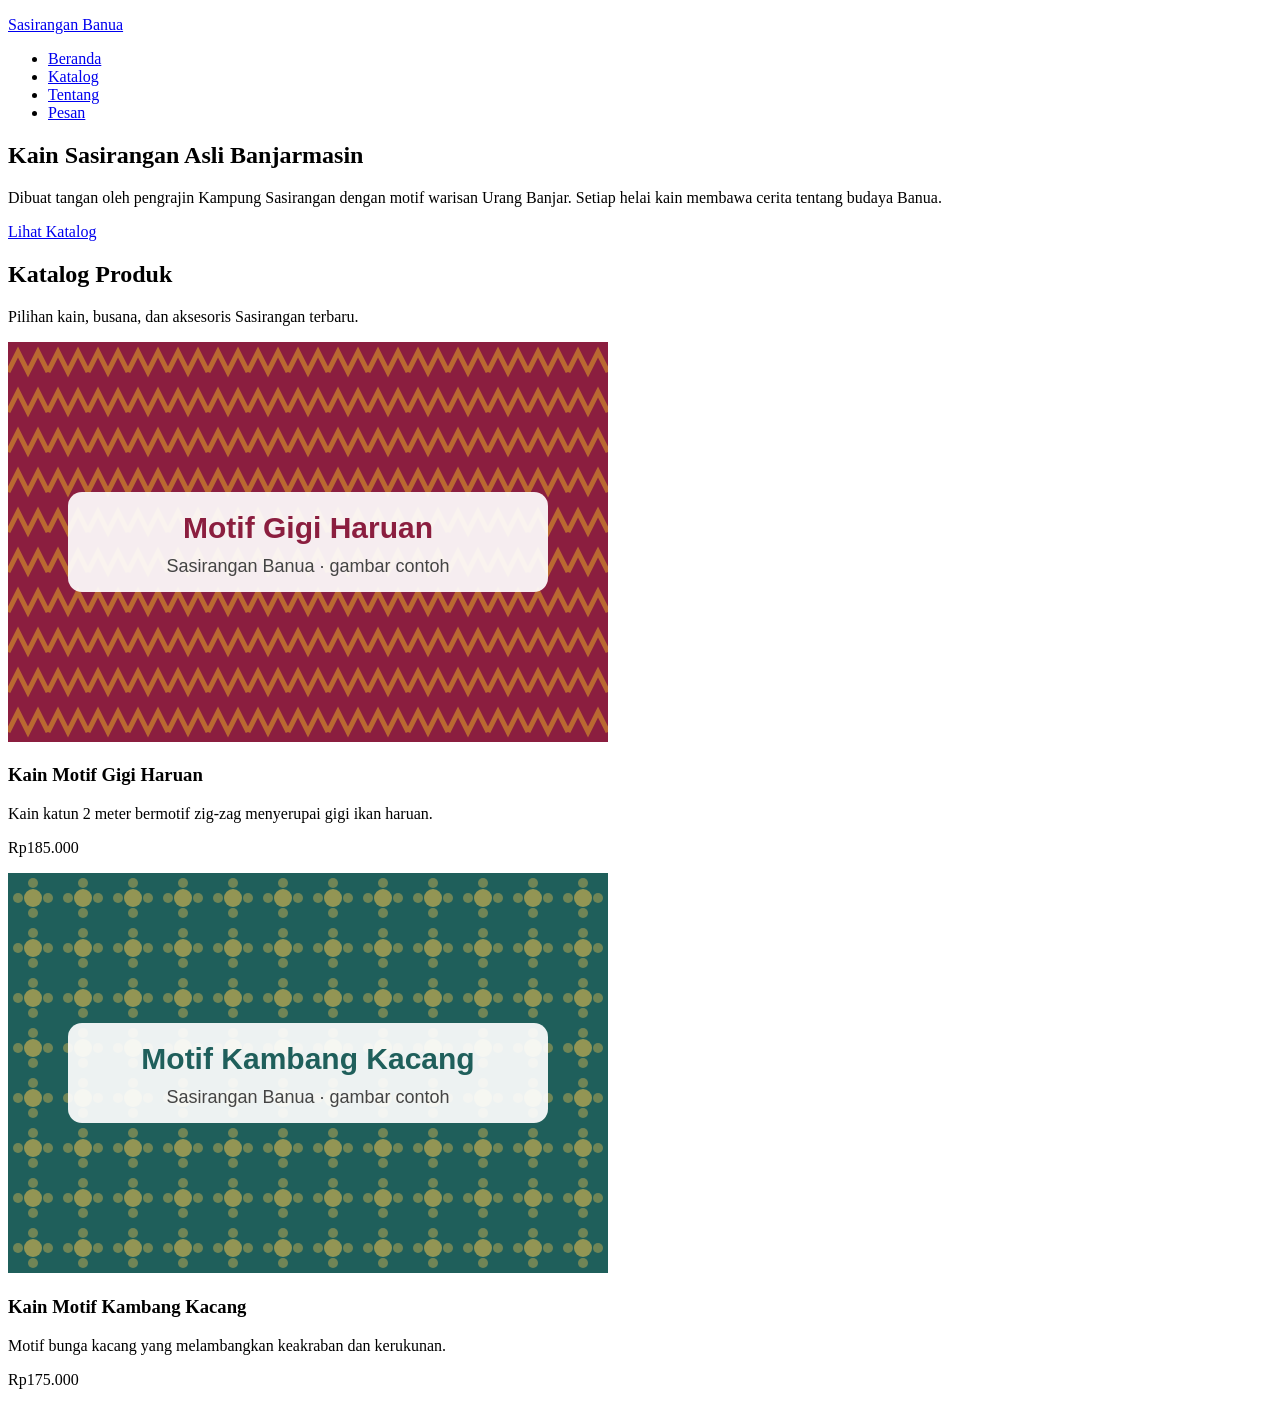
==== index.html @ 8997921b "Tambah Bagian Katalog" ====
<!DOCTYPE html>
<html lang="en">
<head>
    <meta charset="UTF-8">
    <meta name="description" content="Katalog kain dan busana Sasirangan khas Banjarmasin
        karya pengrajin lokal.">
    <title>Sasirangan Banua | Kain Khas Banjar</title>
</head>
<body>
    <!-- ========== HEADER & NAVIGASI ========== -->
<header class="header-situs">
 <p class="logo"><a href="index.html">Sasirangan Banua</a></p>
 <nav aria-label="Navigasi utama">
 <ul class="menu">
 <li><a href="index.html" aria-current="page">Beranda</a></li>
 <li><a href="#katalog">Katalog</a></li>
 <li><a href="#tentang">Tentang</a></li>
 <li><a href="kontak.html">Pesan</a></li>
 </ul>
 </nav>
</header>
<main>
 <!-- ========== HERO ========== -->
 <section class="hero" id="beranda">
 <h1>Kain Sasirangan Asli Banjarmasin</h1>
 <p>Dibuat tangan oleh pengrajin Kampung Sasirangan dengan motif warisan Urang Banjar.
 Setiap helai kain membawa cerita tentang budaya Banua.</p>
 <a class="tombol" href="#katalog">Lihat Katalog</a>
 </section>

 <!-- ========== KATALOG ========== -->
<section class="bagian" id="katalog">
 <h2>Katalog Produk</h2>
 <p>Pilihan kain, busana, dan aksesoris Sasirangan terbaru.</p>
 <div class="katalog-grid">
 <article class="kartu">
 <img src="img/gigi-haruan.svg" alt="Kain sasirangan motif gigi haruan warna merah marun"
 width="600" height="400">
 <div class="kartu-isi">
 <h3>Kain Motif Gigi Haruan</h3>
 <p>Kain katun 2 meter bermotif zig-zag menyerupai gigi ikan haruan.</p>
 <p class="harga">Rp185.000</p>
 </div>
 </article>
 <article class="kartu">
 <img src="img/kambang-kacang.svg" alt="Kain sasirangan motif kambang kacang warna hijau
tosca"
 width="600" height="400">
 <div class="kartu-isi">
 <h3>Kain Motif Kambang Kacang</h3>
 <p>Motif bunga kacang yang melambangkan keakraban dan kerukunan.</p>
 <p class="harga">Rp175.000</p>
 </div>
 </article>
 <!-- Tambahkan minimal 4 kartu lagi dengan pola yang sama -->
 </div>
</section>
</main>

</body>
</html>
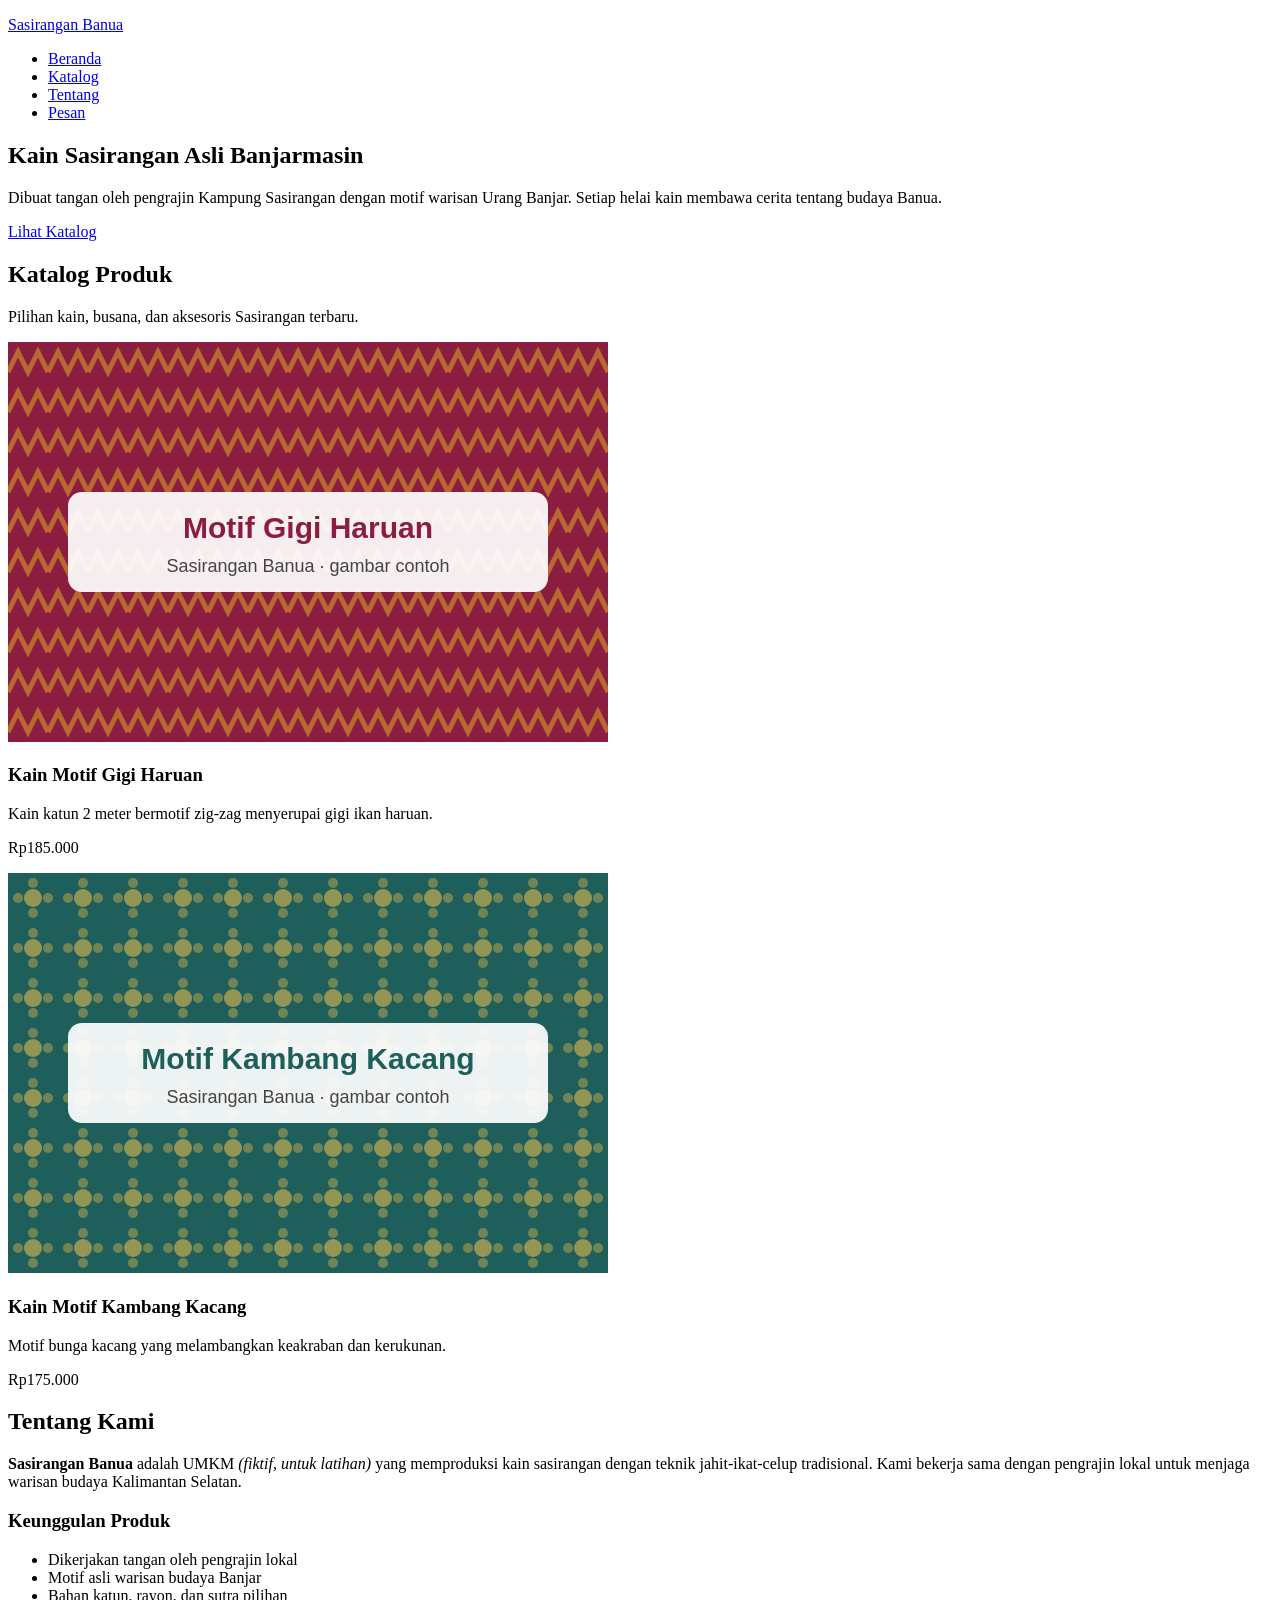
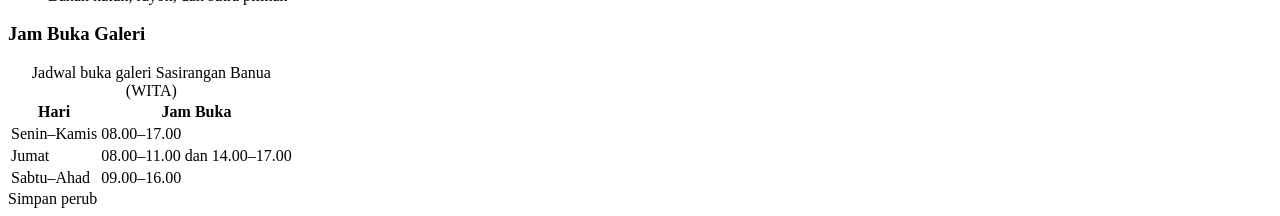
==== commit 5f408ea6: "Tambah Bagian Tentang dan Tabel Jam Buka" ====
--- a/index.html
+++ b/index.html
@@ -55,6 +55,45 @@
  <!-- Tambahkan minimal 4 kartu lagi dengan pola yang sama -->
  </div>
 </section>
+ <!-- ========== TENTANG ========== -->
+ <section class="bagian" id="tentang">
+ <h2>Tentang Kami</h2>
+ <p><strong>Sasirangan Banua</strong> adalah UMKM <em>(fiktif, untuk latihan)</em> yang
+ memproduksi kain sasirangan dengan teknik jahit-ikat-celup tradisional. Kami bekerja sama
+ dengan pengrajin lokal untuk menjaga warisan budaya Kalimantan Selatan.</p>
+ <h3>Keunggulan Produk</h3>
+ <ul>
+ <li>Dikerjakan tangan oleh pengrajin lokal</li>
+ <li>Motif asli warisan budaya Banjar</li>
+ <li>Bahan katun, rayon, dan sutra pilihan</li>
+ </ul>
+ <h3>Jam Buka Galeri</h3>
+ <table>
+ <caption>Jadwal buka galeri Sasirangan Banua (WITA)</caption>
+ <thead>
+ <tr>
+ <th scope="col">Hari</th>
+ <th scope="col">Jam Buka</th>
+ </tr>
+ </thead>
+ <tbody>
+ <tr>
+ <td>Senin–Kamis</td>
+ <td>08.00–17.00</td>
+ </tr>
+ <tr>
+ <td>Jumat</td>
+ <td>08.00–11.00 dan 14.00–17.00</td>
+ </tr>
+ <tr>
+ <td>Sabtu–Ahad</td>
+ <td>09.00–16.00</td>
+ </tr>
+ </tbody>
+ </table>
+ </section>
+</main>
+Simpan perub
 </main>
 
 </body>
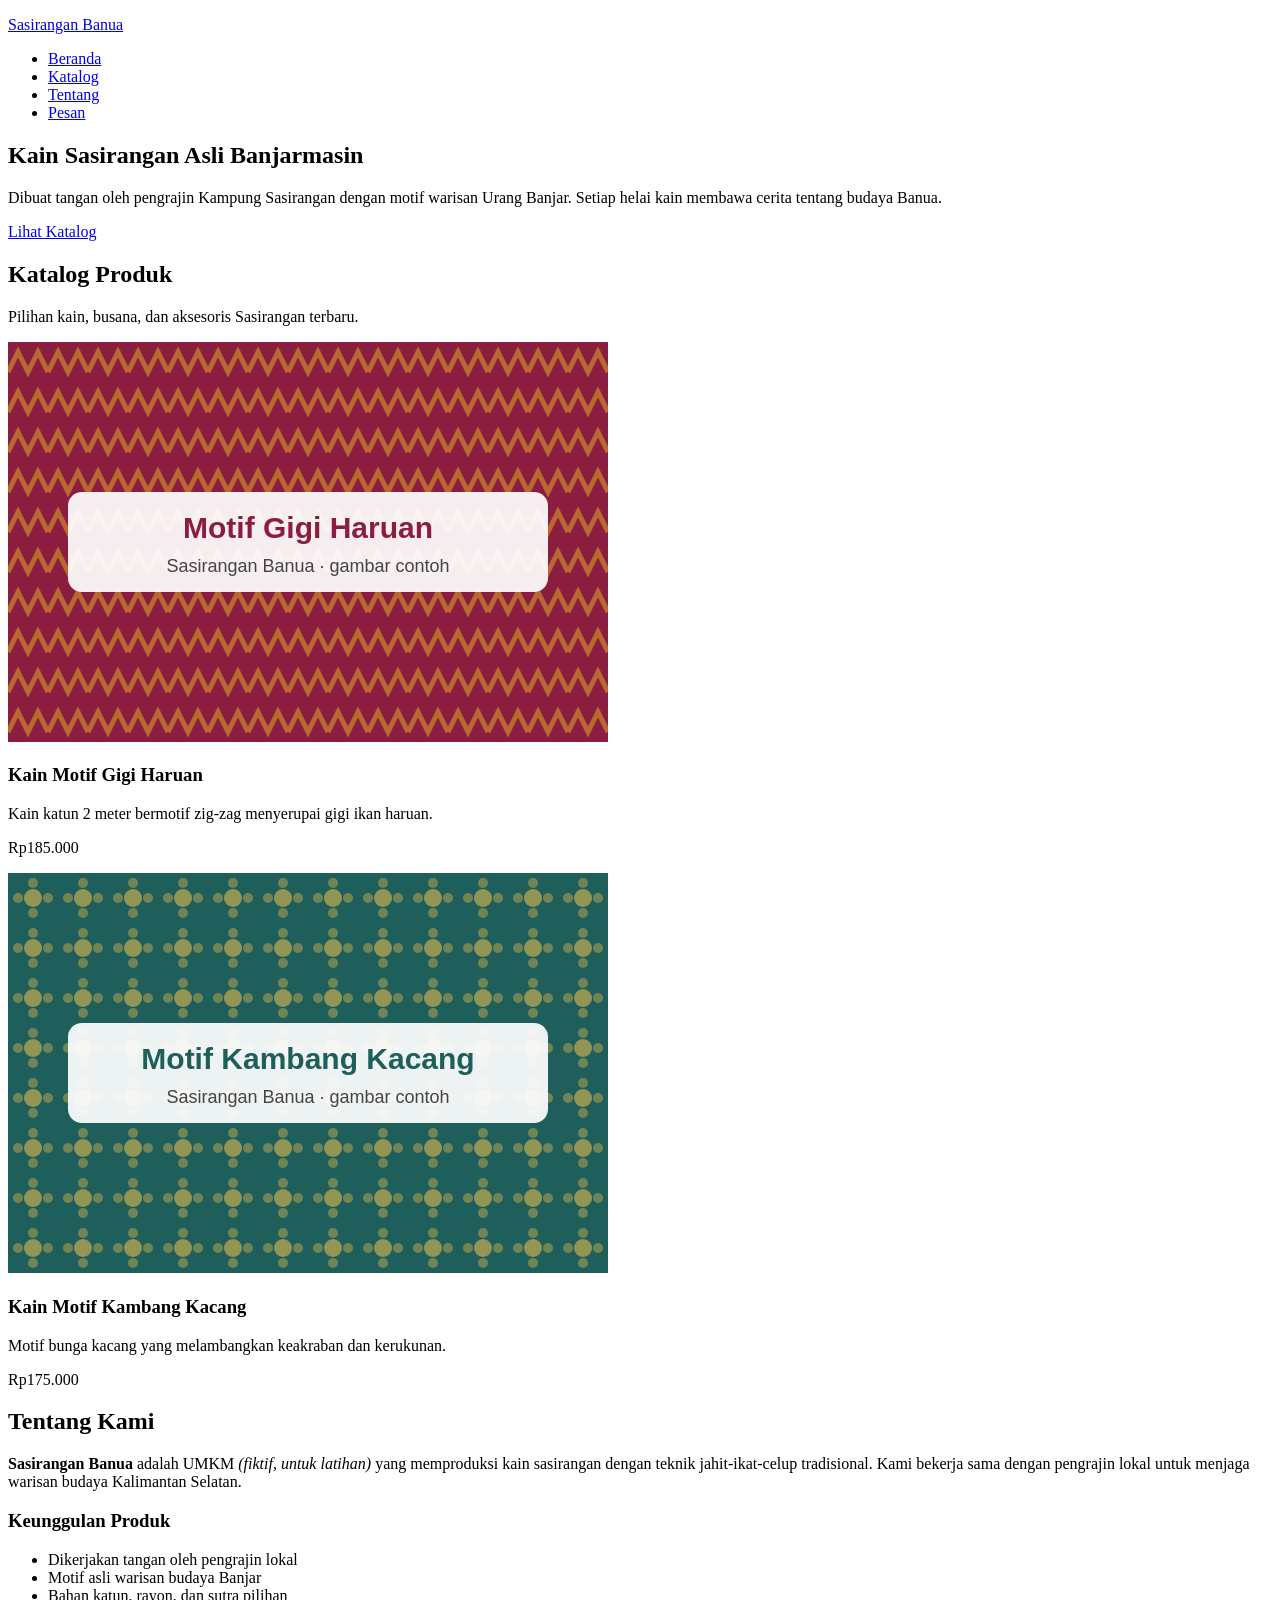
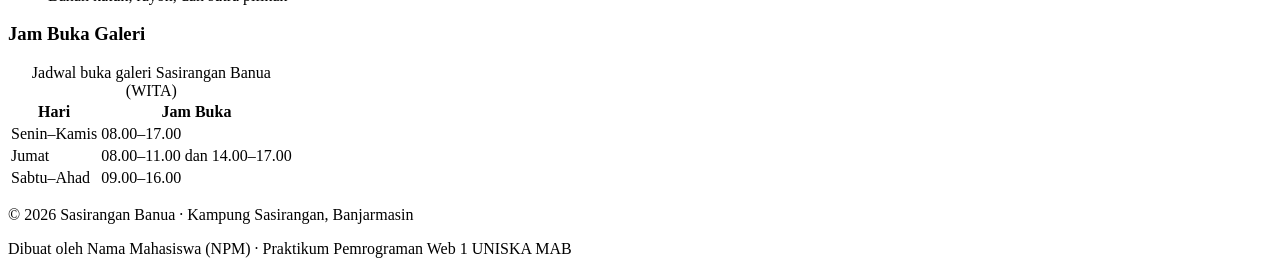
==== commit 12c8607f: "Tambah Footer" ====
--- a/index.html
+++ b/index.html
@@ -93,8 +93,14 @@
  </table>
  </section>
 </main>
-Simpan perub
-</main>
+<!-- ========== FOOTER ========== -->
+ <footer class="footer-situs">
+ <p>&copy; 2026 Sasirangan Banua &middot; Kampung Sasirangan, Banjarmasin</p>
+ <p>Dibuat oleh Nama Mahasiswa (NPM) &middot; Praktikum Pemrograman Web 1 UNISKA MAB</p>
+ </footer>
+</body>
+</html>
+
 
 </body>
 </html>
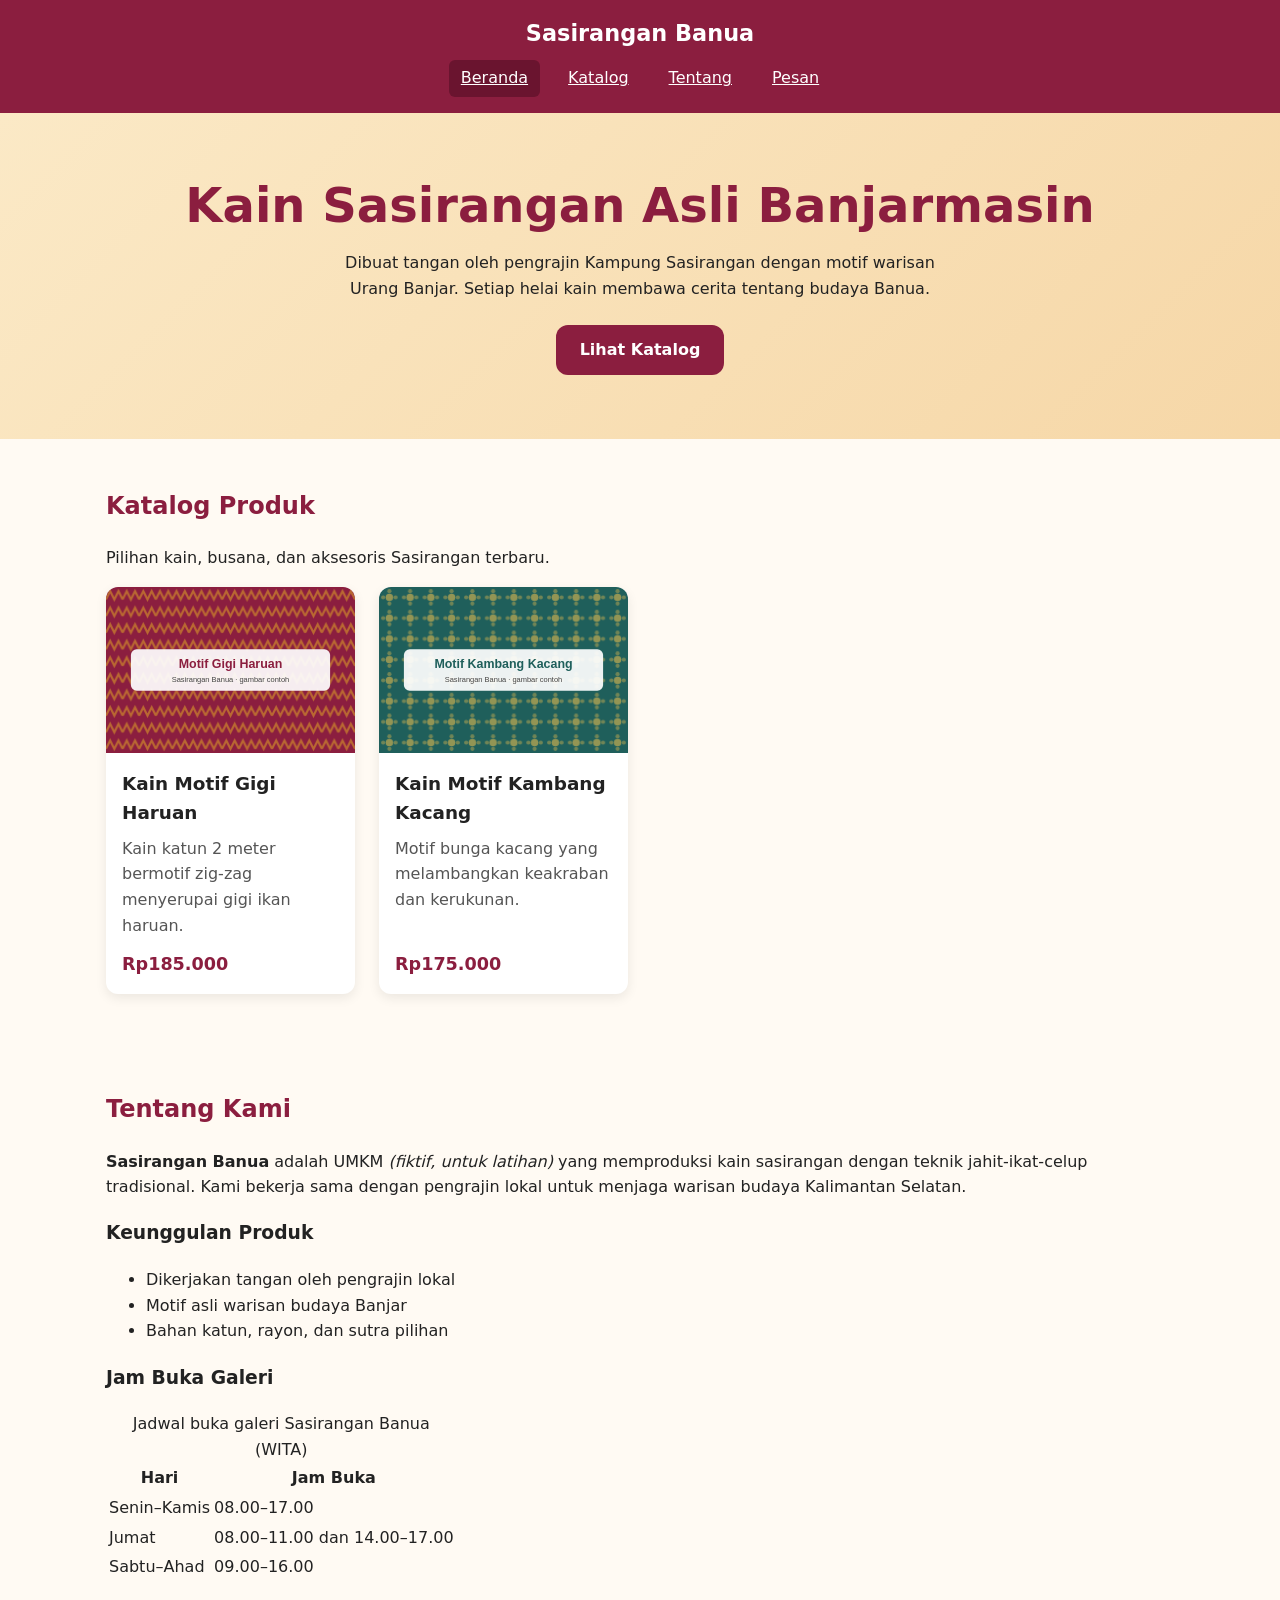
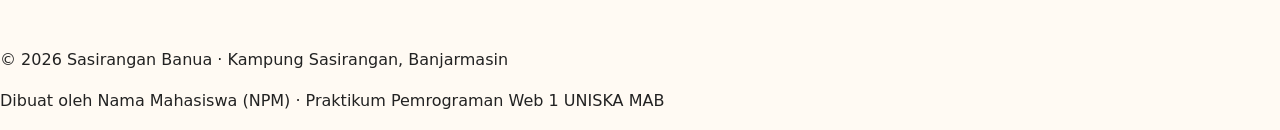
==== commit f2737c94: "tambah gaya dasar header hero dan katalog" ====
--- a/index.html
+++ b/index.html
@@ -5,6 +5,8 @@
     <meta name="description" content="Katalog kain dan busana Sasirangan khas Banjarmasin
         karya pengrajin lokal.">
     <title>Sasirangan Banua | Kain Khas Banjar</title>
+    <link rel="stylesheet" href="css/style.css">
+
 </head>
 <body>
     <!-- ========== HEADER & NAVIGASI ========== -->
@@ -99,8 +101,4 @@
  <p>Dibuat oleh Nama Mahasiswa (NPM) &middot; Praktikum Pemrograman Web 1 UNISKA MAB</p>
  </footer>
 </body>
-</html>
-
-
-</body>
 </html>
--- a/css/style.css
+++ b/css/style.css
@@ -0,0 +1,199 @@
+/* =========================================================
+ Sasirangan Banua — style.css
+ Pendekatan: mobile-first (gaya dasar untuk HP, lalu
+ disesuaikan untuk layar lebar dengan media query)
+ ========================================================= */
+/* ---------- 1. Variabel (custom properties) ---------- */
+:root {
+ --warna-utama: #8b1e3f; /* merah marun sasirangan */
+ --warna-utama-gelap: #6a142f;
+ --warna-aksen: #e0a526; /* kuning kunyit */
+ --warna-krem: #fbe9c6;
+ --warna-teks: #222222;
+ --warna-teks-lembut: #555555;
+ --warna-latar: #fffaf3;
+ --warna-kartu: #ffffff;
+ --radius: 12px;
+ --bayangan: 0 4px 12px rgba(0, 0, 0, 0.08);
+ --lebar-maks: 1100px;
+}
+/* ---------- 2. Reset ringan & dasar ---------- */
+*,
+*::before,
+*::after {
+ box-sizing: border-box;
+}
+html {
+ scroll-behavior: smooth;
+ scroll-padding-top: 7rem; /* agar judul tidak tertutup header sticky */
+}
+body {
+ margin: 0;
+ font-family: "Segoe UI", system-ui, -apple-system, Roboto, Arial, sans-serif;
+ font-size: 1rem;
+ line-height: 1.6;
+ color: var(--warna-teks);
+ background-color: var(--warna-latar);
+}
+img {
+ display: block;
+ max-width: 100%;
+ height: auto;
+ }
+a {
+ color: var(--warna-utama);
+}
+/* Penanda fokus untuk pengguna keyboard — JANGAN dihapus */
+a:focus-visible,
+button:focus-visible,
+input:focus-visible,
+select:focus-visible,
+textarea:focus-visible {
+ outline: 3px solid var(--warna-utama-gelap);
+ outline-offset: 2px;
+}
+/* ---------- 3. Header & navigasi (Flexbox) ---------- */
+.header-situs {
+ position: sticky;
+ top: 0;
+ z-index: 10;
+ display: flex;
+ flex-direction: column; /* HP: logo di atas menu */
+ align-items: center;
+ gap: 0.5rem;
+ padding: 1rem;
+ background-color: var(--warna-utama);
+ color: #ffffff;
+}
+.logo {
+ margin: 0;
+ font-size: 1.4rem;
+ font-weight: 700;
+}
+.logo a {
+ color: inherit;
+ text-decoration: none;
+}
+.menu {
+ display: flex;
+ flex-wrap: wrap;
+ justify-content: center;
+ gap: 0.25rem 1rem;
+ margin: 0;
+ padding: 0;
+ list-style: none;
+}
+.menu a {
+ display: block;
+ padding: 0.35rem 0.75rem;
+ border-radius: 6px;
+ color: #ffffff;
+ text-decoration: no
+ }
+.menu a:hover,
+.menu a[aria-current="page"] {
+ background-color: var(--warna-utama-gelap);
+}
+.header-situs a:focus-visible {
+ outline-color: #ffffff; /* fokus putih agar terlihat di latar header yang gelap */
+}
+
+/* ---------- 4. Hero ---------- */
+.hero {
+ padding: 4rem 1rem;
+ text-align: center;
+ background: linear-gradient(135deg, var(--warna-krem), #f6d7a7);
+}
+.hero h1 {
+ margin: 0 0 1rem;
+ font-size: clamp(1.8rem, 5vw, 3rem);
+ line-height: 1.2;
+ color: var(--warna-utama);
+}
+.hero p {
+ max-width: 40rem;
+ margin: 0 auto 1.5rem;
+}
+/* ---------- 5. Tombol ---------- */
+.tombol {
+ display: inline-block;
+ padding: 0.75rem 1.5rem;
+ border: none;
+ border-radius: var(--radius);
+ background-color: var(--warna-utama);
+ color: #ffffff;
+ font: inherit;
+ font-weight: 600;
+ text-decoration: none;
+ cursor: pointer;
+ transition: background-color 0.2s ease, transform 0.2s ease;
+}
+.tombol:hover {
+ background-color: var(--warna-utama-gelap);
+ transform: translateY(-2px);
+}
+
+ /* ---------- 6. Bagian (section) umum ---------- */
+.bagian {
+max-width: var(--lebar-maks);
+margin-inline: auto;
+padding: 3rem 1rem;
+}
+
+.bagian h1,
+.bagian h2 {
+margin-top: 0;
+color: var(--warna-utama);
+}
+
+/* ---------- 7. Katalog (CSS Grid) ---------- */
+.katalog-grid {
+display: grid;
+grid-template-columns: repeat(auto-fill, minmax(240px, 1fr));
+gap: 1.5rem;
+}
+
+.kartu {
+display: flex;
+flex-direction: column;
+overflow: hidden;
+border-radius: var(--radius);
+background-color: var(--warna-kartu);
+box-shadow: var(--bayangan);
+transition: transform 0.2s ease;
+}
+
+.kartu:hover {
+transform: translateY(-4px);
+}
+
+.kartu img {
+width: 100%;
+aspect-ratio: 3 / 2;
+object-fit: cover;
+}
+
+.kartu-isi {
+display: flex;
+flex-direction: column;
+flex-grow: 1; /* isi kartu mengisi sisa tinggi */
+padding: 1rem;
+}
+
+.kartu h3 {
+margin: 0 0 0.5rem;
+font-size: 1.15rem;
+}
+
+.kartu p {
+margin: 0 0 0.75rem;
+color: var(--warna-teks-lembut);
+}
+
+.kartu .harga {
+margin-top: auto; /* harga selalu di bagian bawah kartu */
+margin-bottom: 0;
+font-size: 1.1rem;
+font-weight: 700;
+color: var(--warna-utama);
+}
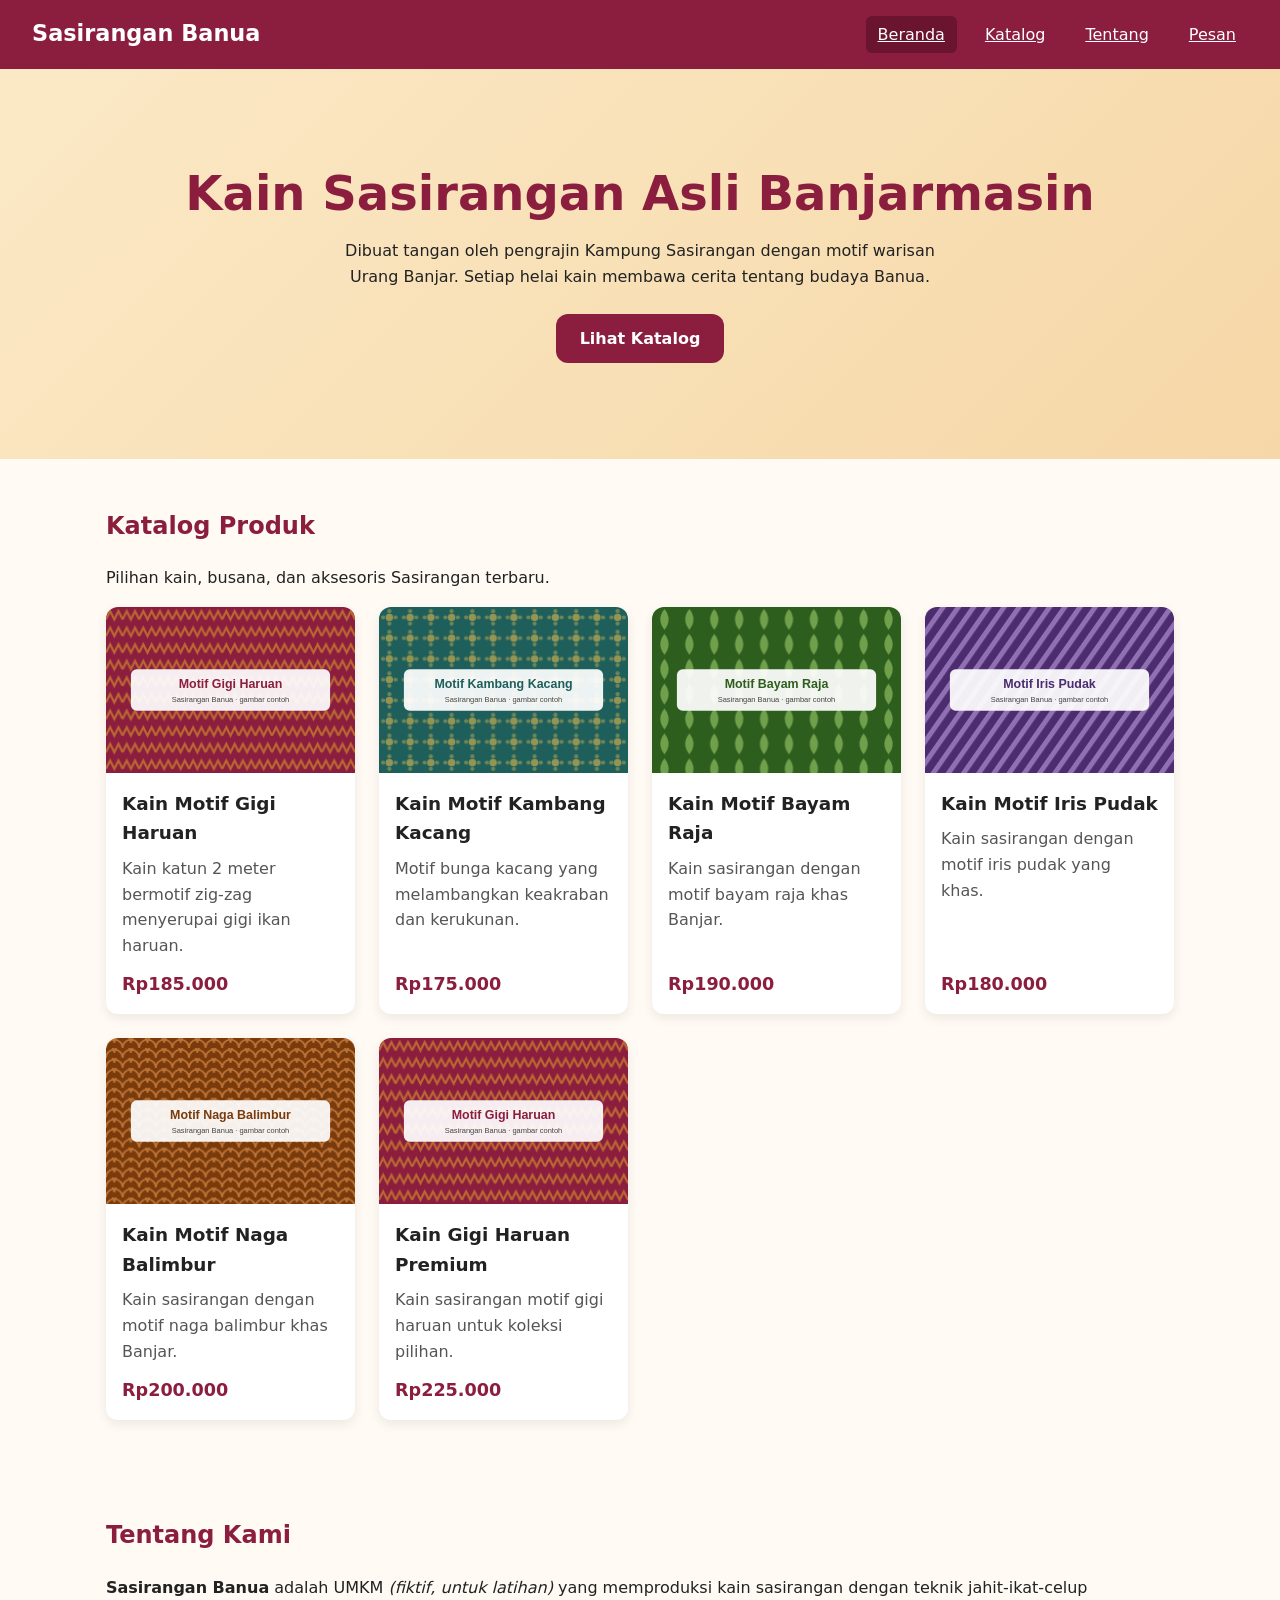
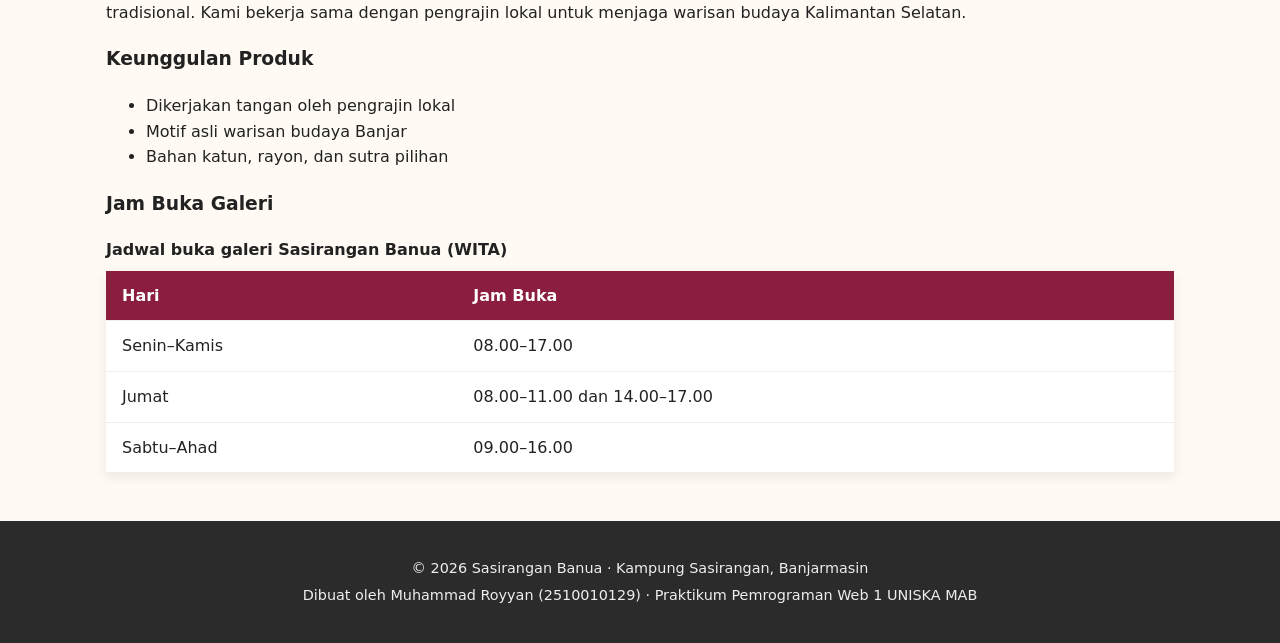
==== commit c56f49e7: "perbaikan" ====
--- a/index.html
+++ b/index.html
@@ -1,104 +1,158 @@
 <!DOCTYPE html>
-<html lang="en">
+<html lang="id">
 <head>
-    <meta charset="UTF-8">
-    <meta name="description" content="Katalog kain dan busana Sasirangan khas Banjarmasin
-        karya pengrajin lokal.">
-    <title>Sasirangan Banua | Kain Khas Banjar</title>
-    <link rel="stylesheet" href="css/style.css">
-
+  <meta charset="UTF-8">
+  <meta name="viewport" content="width=device-width, initial-scale=1.0">
+  <meta name="description" content="Katalog kain dan busana Sasirangan khas Banjarmasin karya pengrajin lokal.">
+  <title>Sasirangan Banua | Kain Khas Banjar</title>
+  <link rel="stylesheet" href="css/style.css">
 </head>
 <body>
-    <!-- ========== HEADER & NAVIGASI ========== -->
-<header class="header-situs">
- <p class="logo"><a href="index.html">Sasirangan Banua</a></p>
- <nav aria-label="Navigasi utama">
- <ul class="menu">
- <li><a href="index.html" aria-current="page">Beranda</a></li>
- <li><a href="#katalog">Katalog</a></li>
- <li><a href="#tentang">Tentang</a></li>
- <li><a href="kontak.html">Pesan</a></li>
- </ul>
- </nav>
-</header>
-<main>
- <!-- ========== HERO ========== -->
- <section class="hero" id="beranda">
- <h1>Kain Sasirangan Asli Banjarmasin</h1>
- <p>Dibuat tangan oleh pengrajin Kampung Sasirangan dengan motif warisan Urang Banjar.
- Setiap helai kain membawa cerita tentang budaya Banua.</p>
- <a class="tombol" href="#katalog">Lihat Katalog</a>
- </section>
+  <!-- ========== HEADER & NAVIGASI ========== -->
+  <header class="header-situs">
+    <p class="logo"><a href="index.html">Sasirangan Banua</a></p>
 
- <!-- ========== KATALOG ========== -->
-<section class="bagian" id="katalog">
- <h2>Katalog Produk</h2>
- <p>Pilihan kain, busana, dan aksesoris Sasirangan terbaru.</p>
- <div class="katalog-grid">
- <article class="kartu">
- <img src="img/gigi-haruan.svg" alt="Kain sasirangan motif gigi haruan warna merah marun"
- width="600" height="400">
- <div class="kartu-isi">
- <h3>Kain Motif Gigi Haruan</h3>
- <p>Kain katun 2 meter bermotif zig-zag menyerupai gigi ikan haruan.</p>
- <p class="harga">Rp185.000</p>
- </div>
- </article>
- <article class="kartu">
- <img src="img/kambang-kacang.svg" alt="Kain sasirangan motif kambang kacang warna hijau
-tosca"
- width="600" height="400">
- <div class="kartu-isi">
- <h3>Kain Motif Kambang Kacang</h3>
- <p>Motif bunga kacang yang melambangkan keakraban dan kerukunan.</p>
- <p class="harga">Rp175.000</p>
- </div>
- </article>
- <!-- Tambahkan minimal 4 kartu lagi dengan pola yang sama -->
- </div>
-</section>
- <!-- ========== TENTANG ========== -->
- <section class="bagian" id="tentang">
- <h2>Tentang Kami</h2>
- <p><strong>Sasirangan Banua</strong> adalah UMKM <em>(fiktif, untuk latihan)</em> yang
- memproduksi kain sasirangan dengan teknik jahit-ikat-celup tradisional. Kami bekerja sama
- dengan pengrajin lokal untuk menjaga warisan budaya Kalimantan Selatan.</p>
- <h3>Keunggulan Produk</h3>
- <ul>
- <li>Dikerjakan tangan oleh pengrajin lokal</li>
- <li>Motif asli warisan budaya Banjar</li>
- <li>Bahan katun, rayon, dan sutra pilihan</li>
- </ul>
- <h3>Jam Buka Galeri</h3>
- <table>
- <caption>Jadwal buka galeri Sasirangan Banua (WITA)</caption>
- <thead>
- <tr>
- <th scope="col">Hari</th>
- <th scope="col">Jam Buka</th>
- </tr>
- </thead>
- <tbody>
- <tr>
- <td>Senin–Kamis</td>
- <td>08.00–17.00</td>
- </tr>
- <tr>
- <td>Jumat</td>
- <td>08.00–11.00 dan 14.00–17.00</td>
- </tr>
- <tr>
- <td>Sabtu–Ahad</td>
- <td>09.00–16.00</td>
- </tr>
- </tbody>
- </table>
- </section>
-</main>
-<!-- ========== FOOTER ========== -->
- <footer class="footer-situs">
- <p>&copy; 2026 Sasirangan Banua &middot; Kampung Sasirangan, Banjarmasin</p>
- <p>Dibuat oleh Nama Mahasiswa (NPM) &middot; Praktikum Pemrograman Web 1 UNISKA MAB</p>
- </footer>
+    <nav aria-label="Navigasi utama">
+      <ul class="menu">
+        <li><a href="index.html" aria-current="page">Beranda</a></li>
+        <li><a href="#katalog">Katalog</a></li>
+        <li><a href="#tentang">Tentang</a></li>
+        <li><a href="kontak.html">Pesan</a></li>
+      </ul>
+    </nav>
+  </header>
+  <main> 
+  <!-- ========== HERO ========== --> 
+  <section class="hero" id="beranda"> 
+    <h1>Kain Sasirangan Asli Banjarmasin</h1> 
+    <p>Dibuat tangan oleh pengrajin Kampung Sasirangan dengan motif warisan Urang Banjar. 
+      Setiap helai kain membawa cerita tentang budaya Banua.</p> 
+    <a class="tombol" href="#katalog">Lihat Katalog</a> 
+  </section>
+    
+    <!-- ========== KATALOG ========== -->
+    <section class="bagian" id="katalog">
+      <h2>Katalog Produk</h2>
+      <p>Pilihan kain, busana, dan aksesoris Sasirangan terbaru.</p>
+
+      <div class="katalog-grid">
+
+        <article class="kartu">
+          <img src="img/gigi-haruan.svg"
+               alt="Kain sasirangan motif gigi haruan"
+               width="600" height="400">
+          <div class="kartu-isi">
+            <h3>Kain Motif Gigi Haruan</h3>
+            <p>Kain katun 2 meter bermotif zig-zag menyerupai gigi ikan haruan.</p>
+            <p class="harga">Rp185.000</p>
+          </div>
+        </article>
+
+        <article class="kartu">
+          <img src="img/kambang-kacang.svg"
+               alt="Kain sasirangan motif kambang kacang"
+               width="600" height="400">
+          <div class="kartu-isi">
+            <h3>Kain Motif Kambang Kacang</h3>
+            <p>Motif bunga kacang yang melambangkan keakraban dan kerukunan.</p>
+            <p class="harga">Rp175.000</p>
+          </div>
+        </article>
+
+        <article class="kartu">
+          <img src="img/bayam-raja.svg"
+               alt="Kain sasirangan motif bayam raja"
+               width="600" height="400">
+          <div class="kartu-isi">
+            <h3>Kain Motif Bayam Raja</h3>
+            <p>Kain sasirangan dengan motif bayam raja khas Banjar.</p>
+            <p class="harga">Rp190.000</p>
+          </div>
+        </article>
+
+        <article class="kartu">
+          <img src="img/iris-pudak.svg"
+               alt="Kain sasirangan motif iris pudak"
+               width="600" height="400">
+          <div class="kartu-isi">
+            <h3>Kain Motif Iris Pudak</h3>
+            <p>Kain sasirangan dengan motif iris pudak yang khas.</p>
+            <p class="harga">Rp180.000</p>
+          </div>
+        </article>
+
+        <article class="kartu">
+          <img src="img/naga-balimbur.svg"
+               alt="Kain sasirangan motif naga balimbur"
+               width="600" height="400">
+          <div class="kartu-isi">
+            <h3>Kain Motif Naga Balimbur</h3>
+            <p>Kain sasirangan dengan motif naga balimbur khas Banjar.</p>
+            <p class="harga">Rp200.000</p>
+          </div>
+        </article>
+
+        <article class="kartu">
+          <img src="img/gigi-haruan.svg"
+               alt="Kain sasirangan gigi haruan pilihan"
+               width="600" height="400">
+          <div class="kartu-isi">
+            <h3>Kain Gigi Haruan Premium</h3>
+            <p>Kain sasirangan motif gigi haruan untuk koleksi pilihan.</p>
+            <p class="harga">Rp225.000</p>
+          </div>
+        </article>
+
+      </div>
+    </section>
+    <!-- ========== TENTANG ========== -->
+    <section class="bagian" id="tentang">
+      <h2>Tentang Kami</h2>
+      <p>
+        <strong>Sasirangan Banua</strong> adalah UMKM
+        <em>(fiktif, untuk latihan)</em> yang memproduksi kain sasirangan
+        dengan teknik jahit-ikat-celup tradisional. Kami bekerja sama
+        dengan pengrajin lokal untuk menjaga warisan budaya Kalimantan Selatan.
+      </p>
+
+      <h3>Keunggulan Produk</h3>
+      <ul>
+        <li>Dikerjakan tangan oleh pengrajin lokal</li>
+        <li>Motif asli warisan budaya Banjar</li>
+        <li>Bahan katun, rayon, dan sutra pilihan</li>
+      </ul>
+
+      <h3>Jam Buka Galeri</h3>
+      <table>
+        <caption>Jadwal buka galeri Sasirangan Banua (WITA)</caption>
+        <thead>
+          <tr>
+            <th scope="col">Hari</th>
+            <th scope="col">Jam Buka</th>
+          </tr>
+        </thead>
+        <tbody>
+          <tr>
+            <td>Senin–Kamis</td>
+            <td>08.00–17.00</td>
+          </tr>
+          <tr>
+            <td>Jumat</td>
+            <td>08.00–11.00 dan 14.00–17.00</td>
+          </tr>
+          <tr>
+            <td>Sabtu–Ahad</td>
+            <td>09.00–16.00</td>
+          </tr>
+        </tbody>
+      </table>
+    </section>
+  </main>
+  
+  <!-- ========== FOOTER ========== -->
+  <footer class="footer-situs">
+    <p>&copy; 2026 Sasirangan Banua &middot; Kampung Sasirangan, Banjarmasin</p>
+    <p>Dibuat oleh Muhammad Royyan (2510010129) &middot; Praktikum Pemrograman Web 1 UNISKA MAB</p>
+  </footer>
 </body>
 </html>
--- a/css/style.css
+++ b/css/style.css
@@ -5,195 +5,336 @@
  ========================================================= */
 /* ---------- 1. Variabel (custom properties) ---------- */
 :root {
- --warna-utama: #8b1e3f; /* merah marun sasirangan */
- --warna-utama-gelap: #6a142f;
- --warna-aksen: #e0a526; /* kuning kunyit */
- --warna-krem: #fbe9c6;
- --warna-teks: #222222;
- --warna-teks-lembut: #555555;
- --warna-latar: #fffaf3;
- --warna-kartu: #ffffff;
- --radius: 12px;
- --bayangan: 0 4px 12px rgba(0, 0, 0, 0.08);
- --lebar-maks: 1100px;
-}
+    --warna-utama: #8b1e3f;
+    /* merah marun sasirangan */
+    --warna-utama-gelap: #6a142f;
+    --warna-aksen: #e0a526;
+    /* kuning kunyit */
+    --warna-krem: #fbe9c6;
+    --warna-teks: #222222;
+    --warna-teks-lembut: #555555;
+    --warna-latar: #fffaf3;
+    --warna-kartu: #ffffff;
+    --radius: 12px;
+    --bayangan: 0 4px 12px rgba(0, 0, 0, 0.08);
+    --lebar-maks: 1100px;
+}
+
 /* ---------- 2. Reset ringan & dasar ---------- */
 *,
 *::before,
 *::after {
- box-sizing: border-box;
-}
+    box-sizing: border-box;
+}
+
 html {
- scroll-behavior: smooth;
- scroll-padding-top: 7rem; /* agar judul tidak tertutup header sticky */
-}
+    scroll-behavior: smooth;
+    scroll-padding-top: 7rem;
+    /* agar judul tidak tertutup header sticky */
+}
+
 body {
- margin: 0;
- font-family: "Segoe UI", system-ui, -apple-system, Roboto, Arial, sans-serif;
- font-size: 1rem;
- line-height: 1.6;
- color: var(--warna-teks);
- background-color: var(--warna-latar);
-}
+    margin: 0;
+    font-family: "Segoe UI", system-ui, -apple-system, Roboto, Arial, sans-serif;
+    font-size: 1rem;
+    line-height: 1.6;
+    color: var(--warna-teks);
+    background-color: var(--warna-latar);
+}
+
 img {
- display: block;
- max-width: 100%;
- height: auto;
- }
+    display: block;
+    max-width: 100%;
+    height: auto;
+}
+
 a {
- color: var(--warna-utama);
-}
+    color: var(--warna-utama);
+}
+
 /* Penanda fokus untuk pengguna keyboard — JANGAN dihapus */
 a:focus-visible,
 button:focus-visible,
 input:focus-visible,
 select:focus-visible,
 textarea:focus-visible {
- outline: 3px solid var(--warna-utama-gelap);
- outline-offset: 2px;
-}
+    outline: 3px solid var(--warna-utama-gelap);
+    outline-offset: 2px;
+}
+
 /* ---------- 3. Header & navigasi (Flexbox) ---------- */
 .header-situs {
- position: sticky;
- top: 0;
- z-index: 10;
- display: flex;
- flex-direction: column; /* HP: logo di atas menu */
- align-items: center;
- gap: 0.5rem;
- padding: 1rem;
- background-color: var(--warna-utama);
- color: #ffffff;
-}
+    position: sticky;
+    top: 0;
+    z-index: 10;
+    display: flex;
+    flex-direction: column;
+    /* HP: logo di atas menu */
+    align-items: center;
+    gap: 0.5rem;
+    padding: 1rem;
+    background-color: var(--warna-utama);
+    color: #ffffff;
+}
+
 .logo {
- margin: 0;
- font-size: 1.4rem;
- font-weight: 700;
-}
+    margin: 0;
+    font-size: 1.4rem;
+    font-weight: 700;
+}
+
 .logo a {
- color: inherit;
- text-decoration: none;
-}
+    color: inherit;
+    text-decoration: none;
+}
+
 .menu {
- display: flex;
- flex-wrap: wrap;
- justify-content: center;
- gap: 0.25rem 1rem;
- margin: 0;
- padding: 0;
- list-style: none;
-}
+    display: flex;
+    flex-wrap: wrap;
+    justify-content: center;
+    gap: 0.25rem 1rem;
+    margin: 0;
+    padding: 0;
+    list-style: none;
+}
+
 .menu a {
- display: block;
- padding: 0.35rem 0.75rem;
- border-radius: 6px;
- color: #ffffff;
- text-decoration: no
- }
+    display: block;
+    padding: 0.35rem 0.75rem;
+    border-radius: 6px;
+    color: #ffffff;
+    text-decoration: no
+}
+
 .menu a:hover,
 .menu a[aria-current="page"] {
- background-color: var(--warna-utama-gelap);
-}
+    background-color: var(--warna-utama-gelap);
+}
+
 .header-situs a:focus-visible {
- outline-color: #ffffff; /* fokus putih agar terlihat di latar header yang gelap */
+    outline-color: #ffffff;
+    /* fokus putih agar terlihat di latar header yang gelap */
 }
 
 /* ---------- 4. Hero ---------- */
 .hero {
- padding: 4rem 1rem;
- text-align: center;
- background: linear-gradient(135deg, var(--warna-krem), #f6d7a7);
-}
+    padding: 4rem 1rem;
+    text-align: center;
+    background: linear-gradient(135deg, var(--warna-krem), #f6d7a7);
+}
+
 .hero h1 {
- margin: 0 0 1rem;
- font-size: clamp(1.8rem, 5vw, 3rem);
- line-height: 1.2;
- color: var(--warna-utama);
-}
+    margin: 0 0 1rem;
+    font-size: clamp(1.8rem, 5vw, 3rem);
+    line-height: 1.2;
+    color: var(--warna-utama);
+}
+
 .hero p {
- max-width: 40rem;
- margin: 0 auto 1.5rem;
-}
+    max-width: 40rem;
+    margin: 0 auto 1.5rem;
+}
+
 /* ---------- 5. Tombol ---------- */
 .tombol {
- display: inline-block;
- padding: 0.75rem 1.5rem;
- border: none;
- border-radius: var(--radius);
- background-color: var(--warna-utama);
- color: #ffffff;
- font: inherit;
- font-weight: 600;
- text-decoration: none;
- cursor: pointer;
- transition: background-color 0.2s ease, transform 0.2s ease;
-}
+    display: inline-block;
+    padding: 0.75rem 1.5rem;
+    border: none;
+    border-radius: var(--radius);
+    background-color: var(--warna-utama);
+    color: #ffffff;
+    font: inherit;
+    font-weight: 600;
+    text-decoration: none;
+    cursor: pointer;
+    transition: background-color 0.2s ease, transform 0.2s ease;
+}
+
 .tombol:hover {
- background-color: var(--warna-utama-gelap);
- transform: translateY(-2px);
-}
-
- /* ---------- 6. Bagian (section) umum ---------- */
+    background-color: var(--warna-utama-gelap);
+    transform: translateY(-2px);
+}
+
+/* ---------- 6. Bagian (section) umum ---------- */
 .bagian {
-max-width: var(--lebar-maks);
-margin-inline: auto;
-padding: 3rem 1rem;
+    max-width: var(--lebar-maks);
+    margin-inline: auto;
+    padding: 3rem 1rem;
 }
 
 .bagian h1,
 .bagian h2 {
-margin-top: 0;
-color: var(--warna-utama);
+    margin-top: 0;
+    color: var(--warna-utama);
 }
 
 /* ---------- 7. Katalog (CSS Grid) ---------- */
 .katalog-grid {
-display: grid;
-grid-template-columns: repeat(auto-fill, minmax(240px, 1fr));
-gap: 1.5rem;
+    display: grid;
+    grid-template-columns: repeat(auto-fill, minmax(240px, 1fr));
+    gap: 1.5rem;
 }
 
 .kartu {
-display: flex;
-flex-direction: column;
-overflow: hidden;
-border-radius: var(--radius);
-background-color: var(--warna-kartu);
-box-shadow: var(--bayangan);
-transition: transform 0.2s ease;
+    display: flex;
+    flex-direction: column;
+    overflow: hidden;
+    border-radius: var(--radius);
+    background-color: var(--warna-kartu);
+    box-shadow: var(--bayangan);
+    transition: transform 0.2s ease;
 }
 
 .kartu:hover {
-transform: translateY(-4px);
+    transform: translateY(-4px);
 }
 
 .kartu img {
-width: 100%;
-aspect-ratio: 3 / 2;
-object-fit: cover;
+    width: 100%;
+    aspect-ratio: 3 / 2;
+    object-fit: cover;
 }
 
 .kartu-isi {
-display: flex;
-flex-direction: column;
-flex-grow: 1; /* isi kartu mengisi sisa tinggi */
-padding: 1rem;
+    display: flex;
+    flex-direction: column;
+    flex-grow: 1;
+    /* isi kartu mengisi sisa tinggi */
+    padding: 1rem;
 }
 
 .kartu h3 {
-margin: 0 0 0.5rem;
-font-size: 1.15rem;
+    margin: 0 0 0.5rem;
+    font-size: 1.15rem;
 }
 
 .kartu p {
-margin: 0 0 0.75rem;
-color: var(--warna-teks-lembut);
+    margin: 0 0 0.75rem;
+    color: var(--warna-teks-lembut);
 }
 
 .kartu .harga {
-margin-top: auto; /* harga selalu di bagian bawah kartu */
-margin-bottom: 0;
-font-size: 1.1rem;
-font-weight: 700;
-color: var(--warna-utama);
+    margin-top: auto;
+    /* harga selalu di bagian bawah kartu */
+    margin-bottom: 0;
+    font-size: 1.1rem;
+    font-weight: 700;
+    color: var(--warna-utama);
+}
+
+/* ---------- 8. Tabel ---------- */
+table {
+    width: 100%;
+    border-collapse: collapse;
+    background-color: var(--warna-kartu);
+    box-shadow: var(--bayangan);
+}
+
+caption {
+    margin-bottom: 0.5rem;
+    font-weight: 600;
+    text-align: left;
+}
+
+th,
+td {
+    padding: 0.75rem 1rem;
+    border-bottom: 1px solid #eeeeee;
+    text-align: left;
+}
+
+thead th {
+    background-color: var(--warna-utama);
+    color: #ffffff;
+}
+
+/* ---------- 9. Formulir ---------- */
+.form-pesan {
+    display: grid;
+    gap: 1rem;
+    max-width: 40rem;
+    padding: 1.5rem;
+    border-radius: var(--radius);
+    background-color: var(--warna-kartu);
+    box-shadow: var(--bayangan);
+}
+
+kolom {
+    display: flex;
+    flex-direction: column;
+    gap: 0.35rem;
+}
+
+label,
+legend {
+    font-weight: 600;
+}
+
+input,
+select,
+textarea {
+    width: 100%;
+    padding: 0.65rem 0.75rem;
+    border: 1px solid #b5b5b5;
+    border-radius: 8px;
+    font: inherit;
+}
+
+fieldset {
+    display: flex;
+    flex-direction: column;
+    gap: 0.35rem;
+    border: 1px solid #dddddd;
+    border-radius: 8px;
+}
+
+fieldset label,
+.cek {
+    display: flex;
+    align-items: center;
+    gap: 0.5rem;
+    font-weight: 400;
+}
+
+input[type="radio"],
+input[type="checkbox"] {
+    width: auto;
+}
+
+/* ---------- 10. Footer ---------- */
+.footer-situs {
+    padding: 2rem 1rem;
+    background-color: #2b2b2b;
+    color: #eeeeee;
+    font-size: 0.9rem;
+    text-align: center;
+}
+
+.footer-situs p {
+    margin: 0.25rem 0;
+}
+
+/* ---------- 11. Responsif: tablet & desktop ---------- */
+@media (min-width: 768px) {
+    .header-situs {
+        flex-direction: row;
+        /* logo kiri, menu kanan */
+        justify-content: space-between;
+        padding-inline: 2rem;
+    }
+
+    .hero {
+        padding: 6rem 2rem;
+    }
+}
+
+/* Hormati pengguna yang tidak ingin banyak animasi */
+@media (prefers-reduced-motion: reduce) {
+    html {
+        scroll-behavior: auto;
+    }
+
+    * {
+        transition: none !important;
+    }
 }
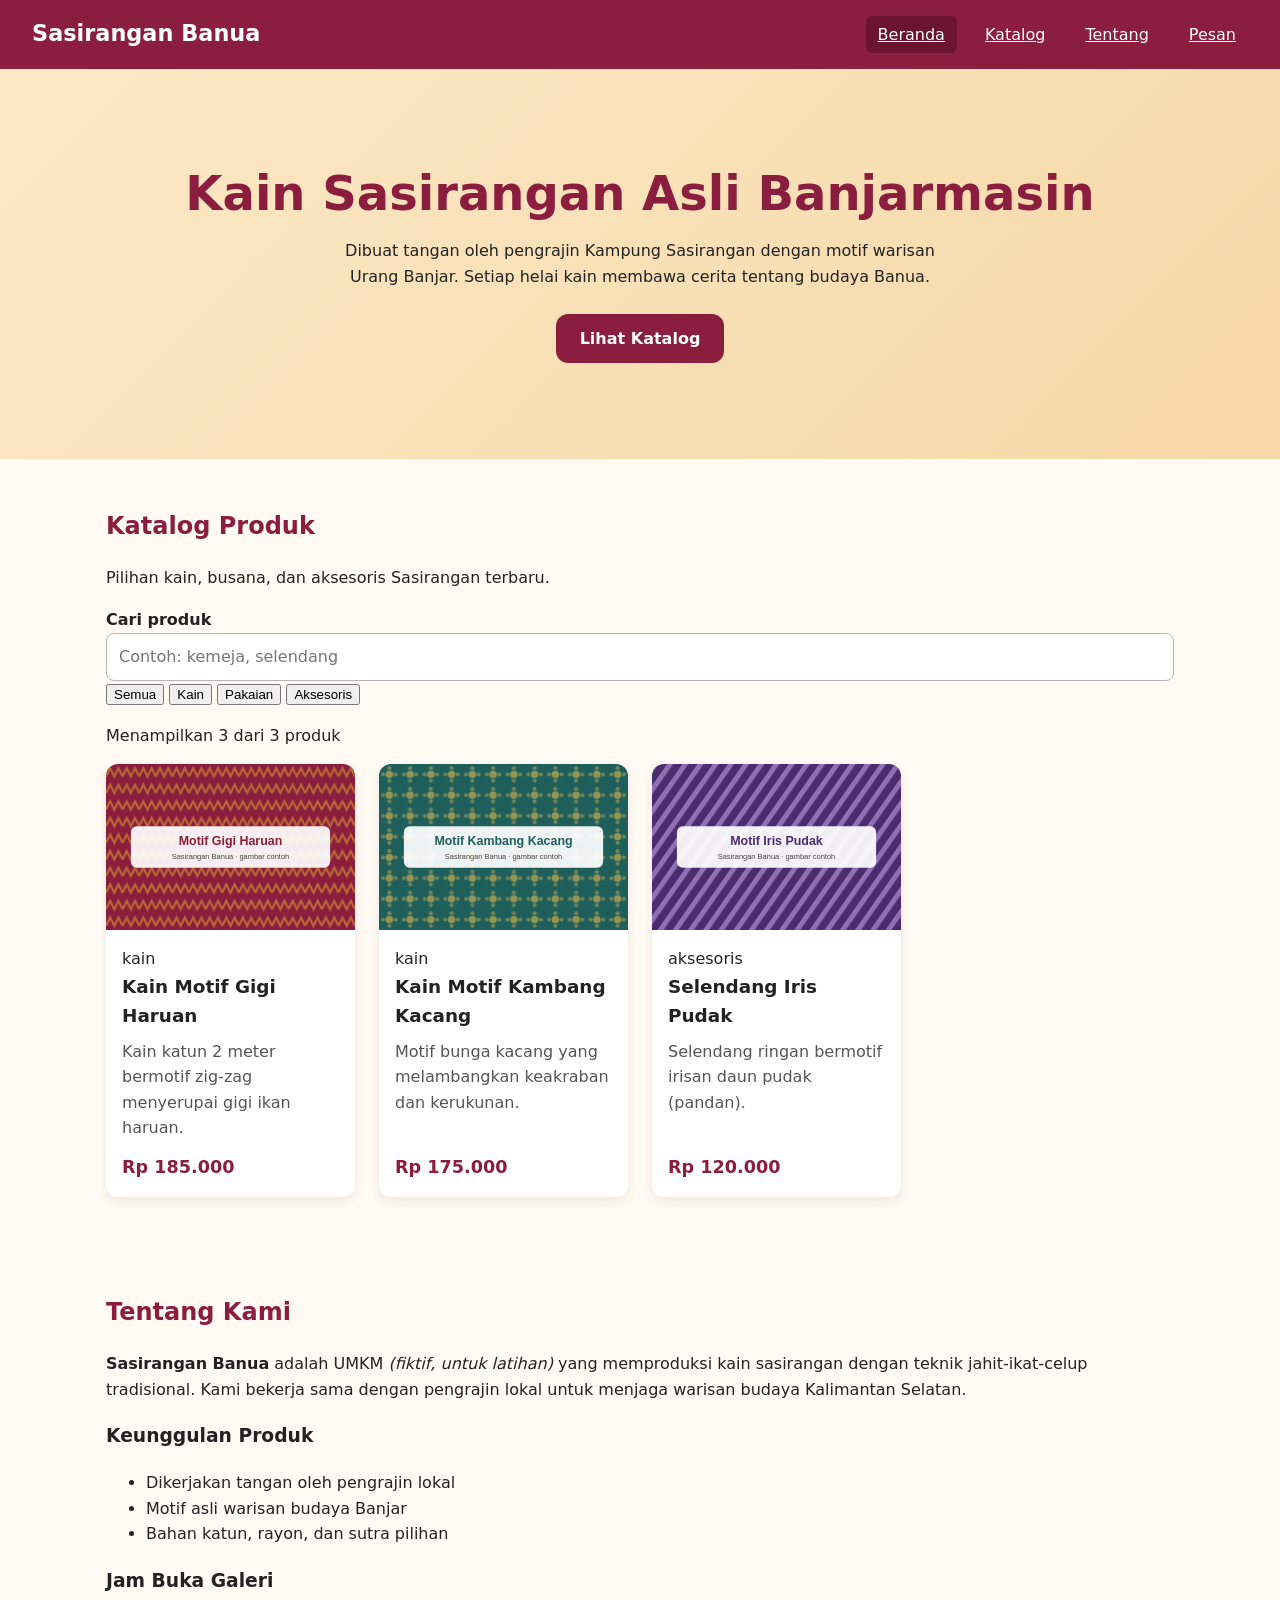
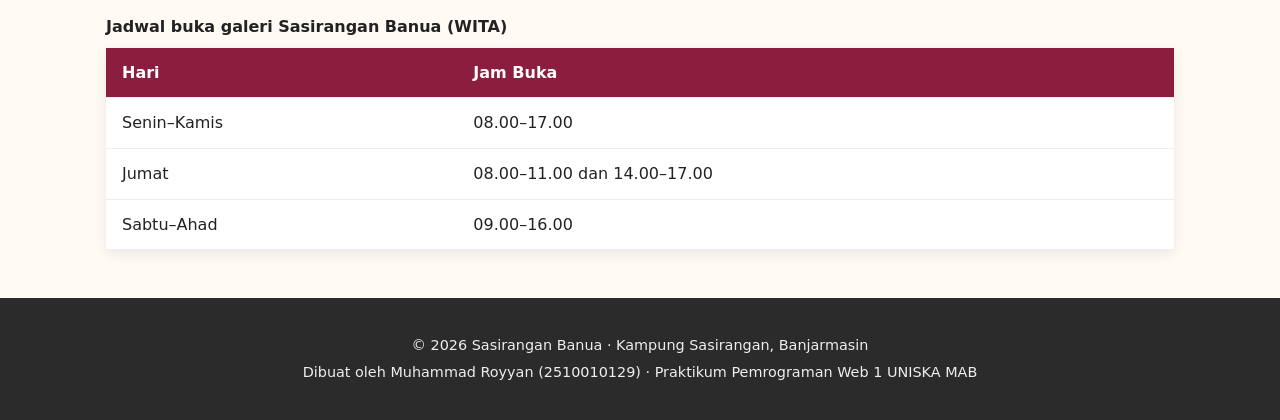
==== commit 3c6c5c8b: "Tampilkan katalog dari array data dengan DOM." ====
--- a/index.html
+++ b/index.html
@@ -1,12 +1,15 @@
 <!DOCTYPE html>
 <html lang="id">
+
 <head>
   <meta charset="UTF-8">
   <meta name="viewport" content="width=device-width, initial-scale=1.0">
   <meta name="description" content="Katalog kain dan busana Sasirangan khas Banjarmasin karya pengrajin lokal.">
   <title>Sasirangan Banua | Kain Khas Banjar</title>
   <link rel="stylesheet" href="css/style.css">
+  <script src="js/katalog.js" defer></script>
 </head>
+
 <body>
   <!-- ========== HEADER & NAVIGASI ========== -->
   <header class="header-situs">
@@ -21,89 +24,38 @@
       </ul>
     </nav>
   </header>
-  <main> 
-  <!-- ========== HERO ========== --> 
-  <section class="hero" id="beranda"> 
-    <h1>Kain Sasirangan Asli Banjarmasin</h1> 
-    <p>Dibuat tangan oleh pengrajin Kampung Sasirangan dengan motif warisan Urang Banjar. 
-      Setiap helai kain membawa cerita tentang budaya Banua.</p> 
-    <a class="tombol" href="#katalog">Lihat Katalog</a> 
-  </section>
-    
+  <main>
+    <!-- ========== HERO ========== -->
+    <section class="hero" id="beranda">
+      <h1>Kain Sasirangan Asli Banjarmasin</h1>
+      <p>Dibuat tangan oleh pengrajin Kampung Sasirangan dengan motif warisan Urang Banjar.
+        Setiap helai kain membawa cerita tentang budaya Banua.</p>
+      <a class="tombol" href="#katalog">Lihat Katalog</a>
+    </section>
+
     <!-- ========== KATALOG ========== -->
     <section class="bagian" id="katalog">
       <h2>Katalog Produk</h2>
       <p>Pilihan kain, busana, dan aksesoris Sasirangan terbaru.</p>
 
-      <div class="katalog-grid">
+      <div class="kontrol-katalog">
+        <div class="kolom">
+          <label for="cari">Cari produk</label>
+          <input type="search" id="cari" placeholder="Contoh: kemeja, selendang">
+        </div>
+        <div class="filter" role="group" aria-label="Filter kategori">
+          <button type="button" class="tombol-filter aktif" data-kategori="semua" aria-pressed="true">Semua</button>
+          <button type="button" class="tombol-filter" data-kategori="kain" aria-pressed="false">Kain</button>
+          <button type="button" class="tombol-filter" data-kategori="pakaian" aria-pressed="false">Pakaian</button>
+          <button type="button" class="tombol-filter" data-kategori="aksesoris" aria-pressed="false">Aksesoris</button>
+        </div>
+      </div>
+      <p id="info-jumlah" class="info-jumlah" aria-live="polite"></p>
+      <div id="daftar-katalog" class="katalog-grid"></div>
+      <noscript>
+        <p>Aktifkan JavaScript untuk melihat katalog produk.</p>
+      </noscript>
 
-        <article class="kartu">
-          <img src="img/gigi-haruan.svg"
-               alt="Kain sasirangan motif gigi haruan"
-               width="600" height="400">
-          <div class="kartu-isi">
-            <h3>Kain Motif Gigi Haruan</h3>
-            <p>Kain katun 2 meter bermotif zig-zag menyerupai gigi ikan haruan.</p>
-            <p class="harga">Rp185.000</p>
-          </div>
-        </article>
-
-        <article class="kartu">
-          <img src="img/kambang-kacang.svg"
-               alt="Kain sasirangan motif kambang kacang"
-               width="600" height="400">
-          <div class="kartu-isi">
-            <h3>Kain Motif Kambang Kacang</h3>
-            <p>Motif bunga kacang yang melambangkan keakraban dan kerukunan.</p>
-            <p class="harga">Rp175.000</p>
-          </div>
-        </article>
-
-        <article class="kartu">
-          <img src="img/bayam-raja.svg"
-               alt="Kain sasirangan motif bayam raja"
-               width="600" height="400">
-          <div class="kartu-isi">
-            <h3>Kain Motif Bayam Raja</h3>
-            <p>Kain sasirangan dengan motif bayam raja khas Banjar.</p>
-            <p class="harga">Rp190.000</p>
-          </div>
-        </article>
-
-        <article class="kartu">
-          <img src="img/iris-pudak.svg"
-               alt="Kain sasirangan motif iris pudak"
-               width="600" height="400">
-          <div class="kartu-isi">
-            <h3>Kain Motif Iris Pudak</h3>
-            <p>Kain sasirangan dengan motif iris pudak yang khas.</p>
-            <p class="harga">Rp180.000</p>
-          </div>
-        </article>
-
-        <article class="kartu">
-          <img src="img/naga-balimbur.svg"
-               alt="Kain sasirangan motif naga balimbur"
-               width="600" height="400">
-          <div class="kartu-isi">
-            <h3>Kain Motif Naga Balimbur</h3>
-            <p>Kain sasirangan dengan motif naga balimbur khas Banjar.</p>
-            <p class="harga">Rp200.000</p>
-          </div>
-        </article>
-
-        <article class="kartu">
-          <img src="img/gigi-haruan.svg"
-               alt="Kain sasirangan gigi haruan pilihan"
-               width="600" height="400">
-          <div class="kartu-isi">
-            <h3>Kain Gigi Haruan Premium</h3>
-            <p>Kain sasirangan motif gigi haruan untuk koleksi pilihan.</p>
-            <p class="harga">Rp225.000</p>
-          </div>
-        </article>
-
-      </div>
     </section>
     <!-- ========== TENTANG ========== -->
     <section class="bagian" id="tentang">
@@ -148,11 +100,12 @@
       </table>
     </section>
   </main>
-  
+
   <!-- ========== FOOTER ========== -->
   <footer class="footer-situs">
     <p>&copy; 2026 Sasirangan Banua &middot; Kampung Sasirangan, Banjarmasin</p>
     <p>Dibuat oleh Muhammad Royyan (2510010129) &middot; Praktikum Pemrograman Web 1 UNISKA MAB</p>
   </footer>
 </body>
+
 </html>
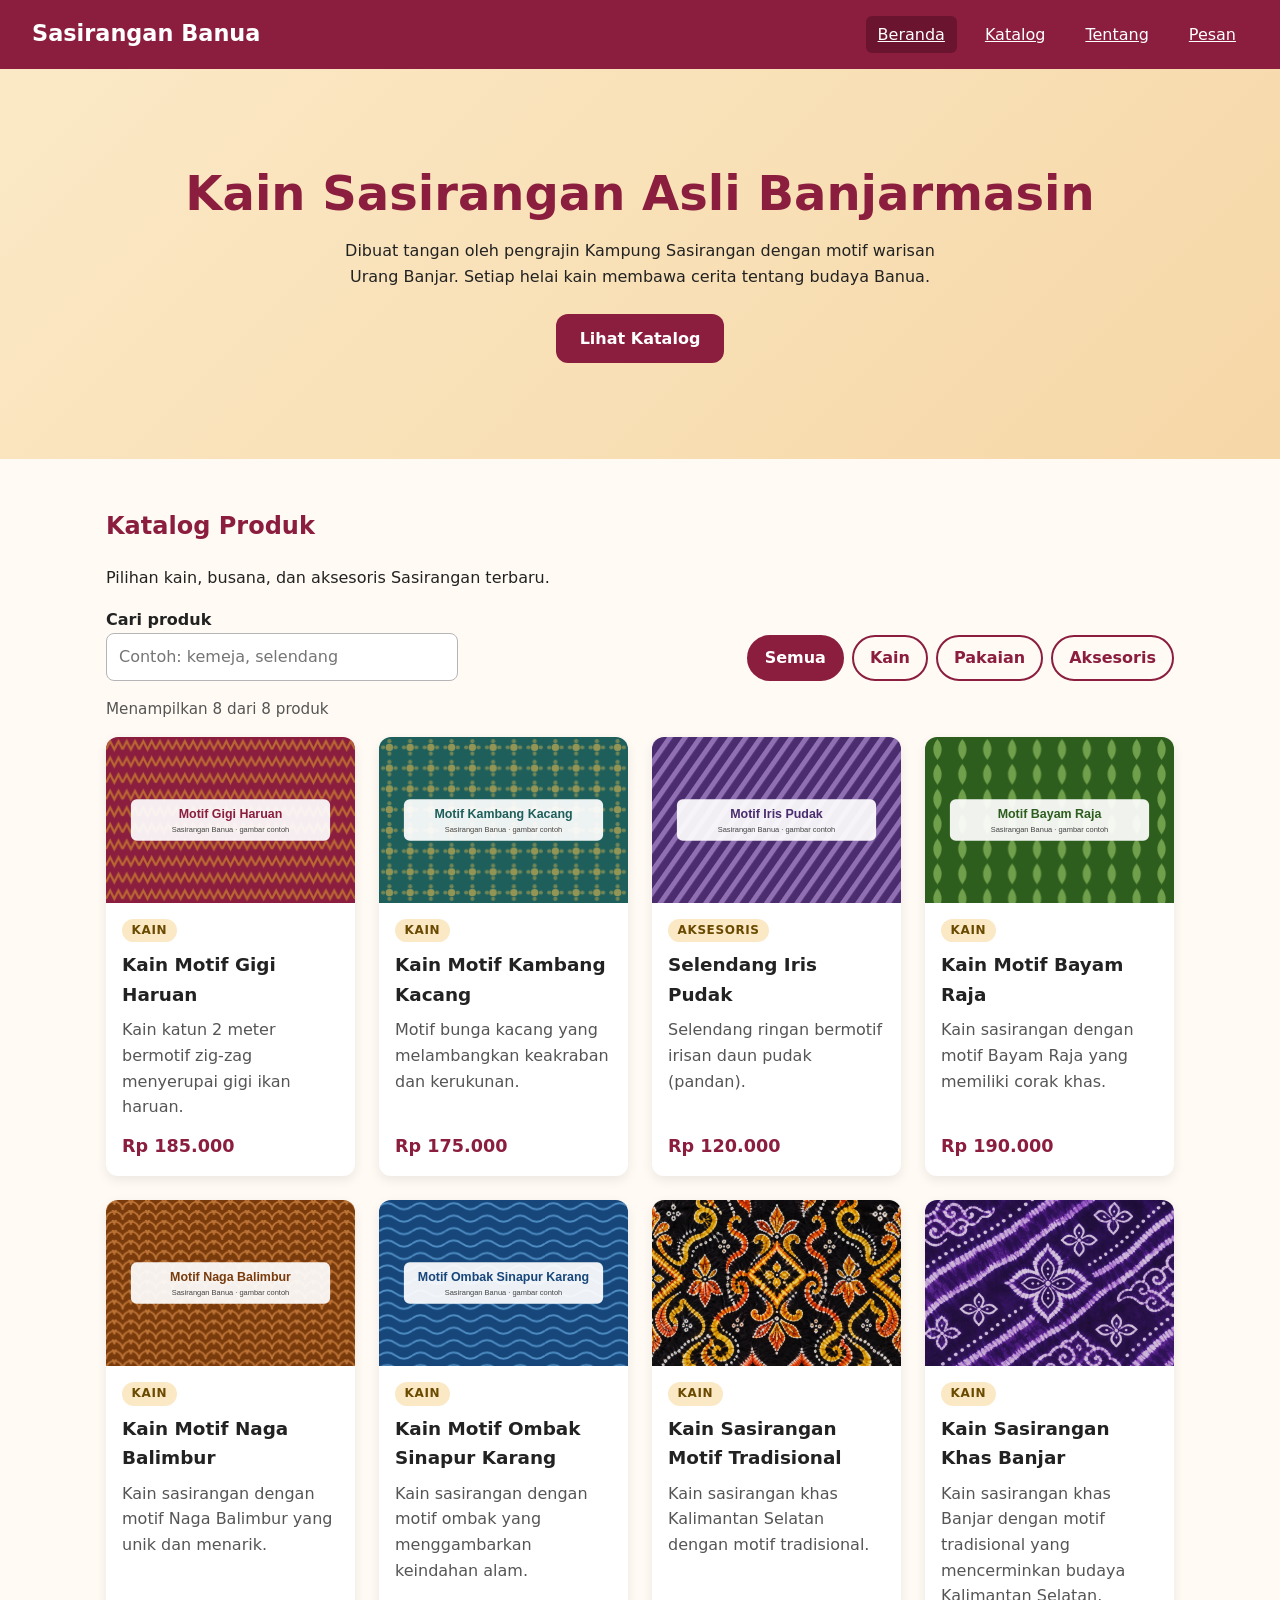
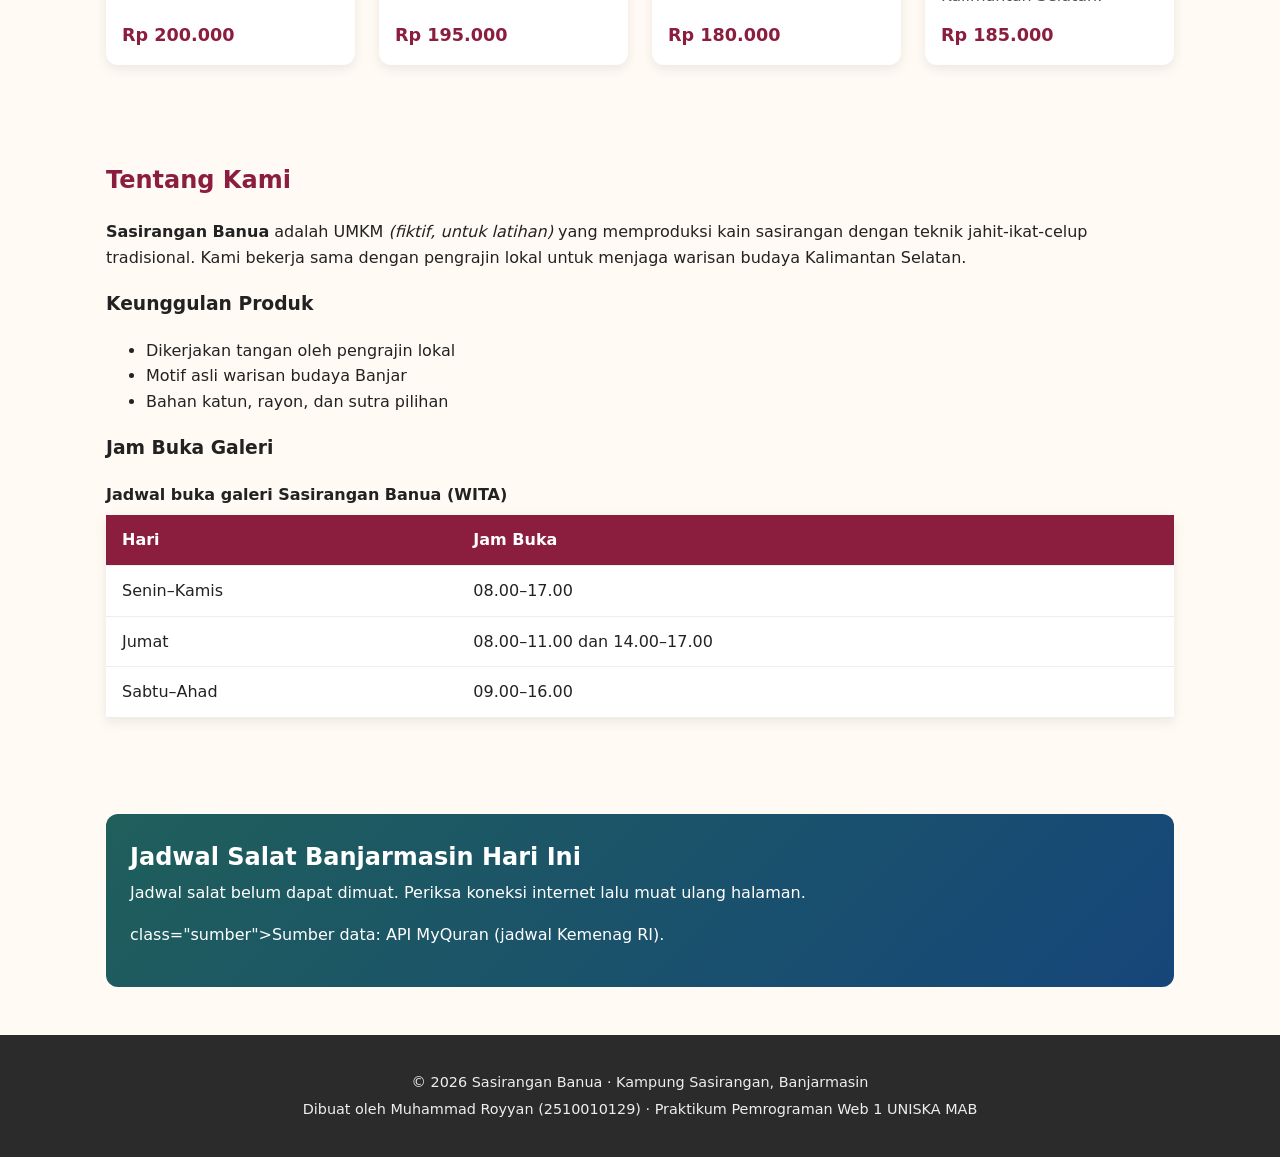
==== commit a9f7aaaa: "Tambah widget jadwal salat dari API MyQuran" ====
--- a/index.html
+++ b/index.html
@@ -5,9 +5,11 @@
   <meta charset="UTF-8">
   <meta name="viewport" content="width=device-width, initial-scale=1.0">
   <meta name="description" content="Katalog kain dan busana Sasirangan khas Banjarmasin karya pengrajin lokal.">
+  <link rel="icon" type="image/x-icon" href="img/favicon.svg">
   <title>Sasirangan Banua | Kain Khas Banjar</title>
   <link rel="stylesheet" href="css/style.css">
   <script src="js/katalog.js" defer></script>
+  <script src="js/jadwal-salat.js" defer></script>
 </head>
 
 <body>
@@ -99,6 +101,15 @@
         </tbody>
       </table>
     </section>
+    <!-- ========== JADWAL SALAT (data dari API) ========== -->
+<section class="bagian" id="jadwal">
+ <div class="jadwal-salat" id="jadwal-salat">
+ <h2>Jadwal Salat Banjarmasin Hari Ini</h2>
+ <p class="status" aria-live="polite">Memuat jadwal salat...</p>
+ <ul class="daftar-waktu" hidden></ul>
+  class="sumber">Sumber data: API MyQuran (jadwal Kemenag RI).</p>
+ </div>
+</section>
   </main>
 
   <!-- ========== FOOTER ========== -->
--- a/css/style.css
+++ b/css/style.css
@@ -337,4 +337,146 @@
     * {
         transition: none !important;
     }
+}
+
+/* ---------- 12. Komponen interaktif (Modul 3) ---------- */
+.kontrol-katalog {
+    display: flex;
+    flex-direction: column;
+    gap: 1rem;
+    margin-bottom: 1rem;
+}
+
+.filter {
+    display: flex;
+    flex-wrap: wrap;
+    gap: 0.5rem;
+}
+
+.tombol-filter {
+    padding: 0.5rem 1rem;
+    border: 2px solid var(--warna-utama);
+    border-radius: 999px;
+    background-color: transparent;
+    color: var(--warna-utama);
+    font: inherit;
+    font-weight: 600;
+    cursor: pointer;
+}
+
+.tombol-filter:hover,
+.tombol-filter.aktif {
+    background-color: var(--warna-utama);
+    color: #ffffff;
+}
+
+.info-jumlah {
+    color: var(--warna-teks-lembut);
+    font-size: 0.95rem;
+}
+
+.label-kategori {
+    align-self: flex-start;
+    margin-bottom: 0.5rem;
+    padding: 0.15rem 0.6rem;
+    border-radius: 999px;
+    background-color: var(--warna-krem);
+    color: #6a4a00;
+    font-size: 0.75rem;
+    font-weight: 700;
+    letter-spacing: 0.05em;
+    text-transform: uppercase;
+}
+
+.pesan-error {
+    margin: 0;
+    color: #b00020;
+    font-size: 0.9rem;
+}
+
+.pesan-error:empty {
+    display: none;
+    /* sembunyikan jika belum ada pesan */
+}
+
+[aria-invalid="true"] {
+    border-color: #b00020;
+    background-color: #fff5f6;
+}
+
+.hasil-pesan {
+    max-width: 40rem;
+    margin-top: 2rem;
+    padding: 1.5rem;
+    border-left: 6px solid var(--warna-aksen);
+    border-radius: var(--radius);
+    background-color: var(--warna-kartu);
+    box-shadow: var(--bayangan);
+}
+
+.hasil-pesan h2 {
+    margin-top: 0;
+}
+
+.hasil-pesan pre {
+    white-space: pre-wrap;
+    font-family: inherit;
+}
+
+@media (min-width: 768px) {
+    .kontrol-katalog {
+        flex-direction: row;
+        align-items: flex-end;
+        justify-content: space-between;
+    }
+
+    .kontrol-katalog .kolom {
+        flex: 1;
+        max-width: 22rem;
+    }
+}
+
+/* ---------- 13. Widget jadwal salat (Modul 4) ---------- */
+.jadwal-salat {
+    padding: 1.5rem;
+    border-radius: var(--radius);
+    background: linear-gradient(135deg, #1f5f5b, #16467a);
+    color: #ffffff;
+}
+
+.jadwal-salat h2 {
+    margin: 0 0 0.25rem;
+    color: #ffffff;
+}
+
+.jadwal-salat .status {
+    margin: 0 0 1rem;
+}
+
+.daftar-waktu {
+    display: grid;
+    grid-template-columns: repeat(auto-fit, minmax(110px, 1fr));
+    gap: 0.75rem;
+    margin: 0;
+    padding: 0;
+    list-style: none;
+}
+
+.daftar-waktu li {
+    display: flex;
+    flex-direction: column;
+    align-items: center;
+    padding: 0.75rem;
+    border-radius: 10px;
+    background-color: rgba(255, 255, 255, 0.15);
+}
+
+.daftar-waktu strong {
+    font-size: 1.4rem;
+}
+
+.jadwal-salat .sumber {
+    margin: 1rem 0 0;
+    font-size: 0.85rem;
+    opacity: 0.9;
 }
